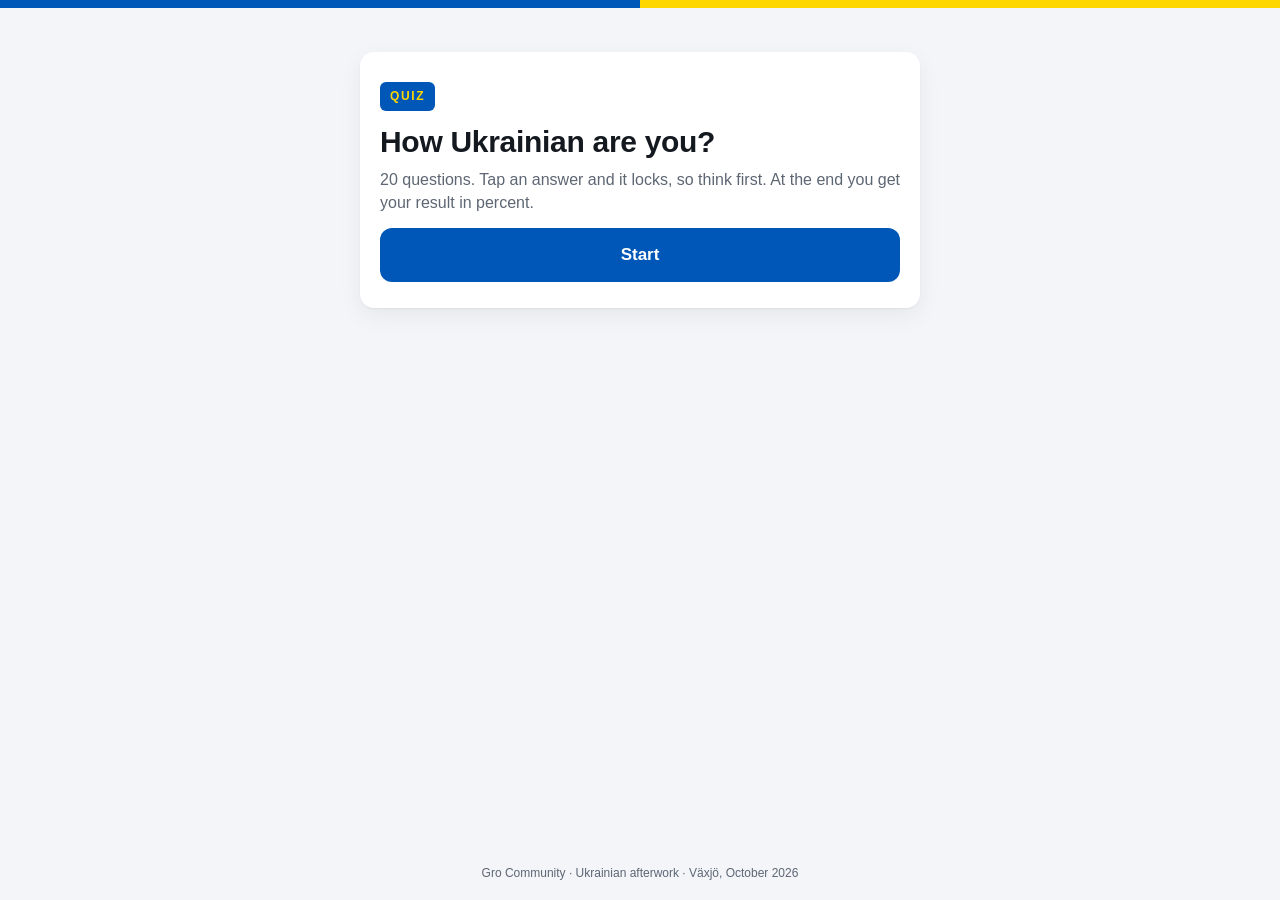
==== ukraine-quiz/index.html @ afc9ddff "Move quiz to /ukraine-quiz for a GitHub Pages user site, root redirect, no Jekyll Co-Authored-By: Cl" ====
<!doctype html>
<html lang="en">
<head>
<meta charset="utf-8">
<meta name="viewport" content="width=device-width, initial-scale=1">
<title>How Ukrainian are you?</title>
<meta name="description" content="A 20-question quiz about Ukraine. Pick an answer, see if you were right, find out how Ukrainian you are.">
<style>
  /* Layout: one centred card column, flag bands top and bottom, phone first. */
  :root {
    --blue: #0057B7;
    --blue-dark: #00458f;
    --blue-text: #0057B7;
    --yellow: #FFD700;
    --ink: #14181f;
    --muted: #5d6673;
    --paper: #ffffff;
    --paper-hover: #f6f9fe;
    --bg: #f3f5f9;
    --line: #dde2ea;
    --ok: #1f8a3b;
    --ok-bg: #e6f5ea;
    --bad: #c62828;
    --bad-bg: #fde8e8;
    --shadow: 0 1px 2px rgba(0,0,0,.05), 0 8px 24px rgba(0,0,0,.06);
    --radius: 14px;
  }
  @media (prefers-color-scheme: dark) {
    :root:not([data-theme="light"]) {
      --blue-text: #7fb3ff; --ink: #eef2f7; --muted: #9aa6b5; --paper: #1a212c; --paper-hover: #202a37;
      --bg: #10151d; --line: #2c3645; --ok: #4ccb6f; --ok-bg: #16331f; --bad: #ff7b7b; --bad-bg: #3a1c1c;
      --shadow: 0 1px 2px rgba(0,0,0,.4), 0 8px 24px rgba(0,0,0,.35); color-scheme: dark;
    }
  }
  :root[data-theme="dark"] {
    --blue-text: #7fb3ff; --ink: #eef2f7; --muted: #9aa6b5; --paper: #1a212c; --paper-hover: #202a37;
    --bg: #10151d; --line: #2c3645; --ok: #4ccb6f; --ok-bg: #16331f; --bad: #ff7b7b; --bad-bg: #3a1c1c;
    --shadow: 0 1px 2px rgba(0,0,0,.4), 0 8px 24px rgba(0,0,0,.35); color-scheme: dark;
  }
  * { box-sizing: border-box; }
  html, body { margin: 0; padding: 0; }
  body {
    background: var(--bg); color: var(--ink);
    font-family: -apple-system, BlinkMacSystemFont, "Segoe UI", Roboto, "Helvetica Neue", Arial, sans-serif;
    font-size: 16px; line-height: 1.4; -webkit-font-smoothing: antialiased;
    min-height: 100dvh; display: flex; flex-direction: column;
  }
  .flag { display: flex; height: 8px; }
  .flag span { flex: 1; }
  .flag .b { background: var(--blue); }
  .flag .y { background: var(--yellow); }
  main {
    flex: 1; width: 100%; max-width: 592px; margin: 0 auto;
    padding-block: 44px 32px;
    padding-left: max(16px, env(safe-area-inset-left, 0px));
    padding-right: max(16px, env(safe-area-inset-right, 0px));
  }
  .card {
    background: var(--paper); border-radius: var(--radius);
    box-shadow: var(--shadow);
    padding: 30px 20px 26px;
  }
  h1 { font-size: 30px; line-height: 1.15; margin: 0 0 10px; letter-spacing: -.01em; text-wrap: balance; }
  h2 { font-size: 22px; line-height: 1.25; margin: 0 0 18px; text-wrap: balance; }
  p { margin: 0 0 14px; }
  .muted { color: var(--muted); }
  .tag {
    display: inline-block; background: var(--blue); color: var(--yellow);
    font-weight: 800; font-size: 12px; letter-spacing: .14em; text-transform: uppercase;
    padding: 6px 10px; border-radius: 6px; margin-bottom: 14px;
  }
  .btn {
    display: block; width: 100%; border: 0; cursor: pointer;
    font: inherit; font-weight: 700; font-size: 17px;
    padding: 15px 18px; border-radius: 12px;
    background: var(--blue); color: #fff;
    transition: background .15s, transform .05s;
  }
  .btn:hover { background: var(--blue-dark); }
  .btn:active { transform: translateY(1px); }
  .btn:focus-visible, .opt:focus-visible { outline: 3px solid var(--yellow); outline-offset: 2px; }
  .btn.secondary { background: transparent; color: var(--blue-text); border: 2px solid var(--blue-text); }
  .btn.secondary:hover { background: var(--paper-hover); }
  .btn + .btn { margin-top: 10px; }

  .progress { display: flex; align-items: center; justify-content: space-between; margin-bottom: 14px; font-size: 14px; color: var(--muted); font-weight: 600; font-variant-numeric: tabular-nums; }
  .bar { height: 6px; background: var(--line); border-radius: 3px; overflow: hidden; margin-bottom: 20px; }
  .bar > div { height: 100%; background: var(--yellow); width: 0; transition: width .3s; }

  .opts { display: flex; flex-direction: column; gap: 10px; margin-bottom: 18px; }
  .opt {
    text-align: left; width: 100%; border: 2px solid var(--line); background: var(--paper);
    font: inherit; font-size: 17px; color: var(--ink);
    padding: 14px 16px; border-radius: 12px; cursor: pointer;
    display: flex; align-items: center; gap: 12px;
    transition: border-color .15s, background .15s;
  }
  .opt > span:last-child { min-width: 0; }
  .opt:hover:not(:disabled) { border-color: var(--blue-text); background: var(--paper-hover); }
  .opt:disabled { cursor: default; }
  .opt .mark {
    flex: 0 0 26px; height: 26px; border-radius: 50%;
    border: 2px solid var(--line); display: flex; align-items: center; justify-content: center;
    font-size: 14px; font-weight: 800; color: transparent;
  }
  .opt.correct { border-color: var(--ok); background: var(--ok-bg); }
  .opt.correct .mark { border-color: var(--ok); background: var(--ok); color: #fff; }
  .opt.wrong { border-color: var(--bad); background: var(--bad-bg); }
  .opt.wrong .mark { border-color: var(--bad); background: var(--bad); color: #fff; }
  .opt.dim { opacity: .55; }

  .nav { display: flex; gap: 10px; align-items: center; }
  .nav .btn { margin: 0; }
  .nav .btn.small { width: auto; flex: 0 0 auto; padding: 13px 16px; font-size: 15px; }
  .nav .hint { margin: 0; font-size: 13px; }
  .verdict { font-weight: 800; font-size: 18px; margin: 0 0 6px; }
  .verdict.ok { color: var(--ok); }
  .verdict.bad { color: var(--bad); }
  .note { border-left: 4px solid var(--yellow); padding: 2px 0 2px 12px; margin: 0 0 18px; color: var(--ink); }

  .score { text-align: center; }
  .count { font-size: 18px; color: var(--muted); margin: 8px 0 18px; font-variant-numeric: tabular-nums; }
  .tier { font-size: 22px; font-weight: 800; margin: 0 0 22px; }
  .ring { width: 160px; height: 160px; max-width: 100%; margin: 0 auto 16px; display: block; }
  .ring .track { stroke: var(--line); }
  .ring .arc { stroke: var(--yellow); }
  .ring text { fill: var(--blue-text); font-family: inherit; }
  footer {
    text-align: center; font-size: 12px; color: var(--muted);
    padding-block: 10px 18px;
    padding-left: max(16px, env(safe-area-inset-left, 0px));
    padding-right: max(16px, env(safe-area-inset-right, 0px));
  }
  @media (prefers-reduced-motion: reduce) { .bar > div, .btn, .opt { transition: none; } }
  @media (max-width: 380px) { h1 { font-size: 26px; } }
</style>
</head>
<body>
<div class="flag"><span class="b"></span><span class="y"></span></div>
<main id="app" aria-live="polite"></main>
<footer>Gro Community · Ukrainian afterwork · Växjö, October 2026</footer>

<script>
const QUESTIONS = [
  { q: "What is Ukraine's currency?",
    options: ["Lev", "Zloty", "Hryvnia", "Lari"], answer: 2,
    note: "The hryvnia, ₴. Named after a unit of weight used in Kyivan Rus a thousand years ago." },
  { q: "What is a vyshyvanka?",
    options: ["A soup", "A dance", "A fur hat", "An embroidered shirt"], answer: 3,
    note: "The embroidered shirt. Every region has its own pattern, and there is a Vyshyvanka Day every May." },
  { q: "When was Ukraine's capital, Kyiv, founded?",
    options: ["330", "482", "988", "1240"], answer: 1,
    note: "Officially 482, so Kyiv celebrated its 1,500th birthday in 1982." },
  { q: "True or false: Swedes founded a village in Ukraine in 1782, and a few people there still speak old Swedish.",
    options: ["True", "False"], answer: 0,
    note: "Gammalsvenskby in Kherson oblast, founded by Swedes from the island of Dagö. A handful of elderly villagers still speak the old dialect." },
  { q: "True or false: The last time a large Swedish army visited Ukraine, in 1709, it went well for Sweden.",
    options: ["True", "False"], answer: 1,
    note: "Battle of Poltava, 8 July 1709. Karl XII and Hetman Ivan Mazepa fought side by side and lost to Peter the Great." },
  { q: "You are invited to a Ukrainian home and bring flowers. How many?",
    options: ["10", "12", "11"], answer: 2,
    note: "Always an odd number. Even numbers are for funerals, so florists sell 11, 25 or 51 roses, never a dozen." },
  { q: "What is “Budmo”?",
    options: ["A greeting", "A swear word", "A dessert", "A toast, like skål"], answer: 3,
    note: "It means “let us be”." },
  { q: "True or false: Ukrainians smile at strangers on the street to be polite.",
    options: ["True", "False"], answer: 1,
    note: "Smiles are for people they know. Not rudeness, just honesty." },
  { q: "True or false: In Ukraine, “How are you?” is a polite greeting that expects no real answer.",
    options: ["True", "False"], answer: 1,
    note: "It is a real question. Ask it and you will get an answer, possibly a long one." },
  { q: "“Normalno” means:",
    options: ["Fine", "Great", "Could be better", "All of the above"], answer: 3,
    note: "Context required." },
  { q: "How many dishes are on the table on Ukrainian Christmas Eve?",
    options: ["3", "7", "12", "24"], answer: 2,
    note: "Twelve meatless dishes on Sviat Vechir, one per apostle, starting when the first star appears." },
  { q: "When is Christmas in Ukraine?",
    options: ["7 January", "25 December", "Whenever grandmother says"], answer: 2,
    note: "Officially 25 December since 2023, formerly 7 January. In practice, grandmother decides." },
  { q: "True or false: Whistling indoors means you will lose money.",
    options: ["True", "False"], answer: 0,
    note: "Whistle indoors and you whistle your money away." },
  { q: "Before leaving on a journey, Ukrainians traditionally…",
    options: ["Eat a varenyk", "Sit down in silence for a moment", "Turn around three times"], answer: 1,
    note: "A moment of silence before the road. Even if the taxi is honking." },
  { q: "Before 2022, how much of the world's sunflower oil exports came from Ukraine?",
    options: ["About 5%", "About 15%", "Nearly half"], answer: 2,
    note: "Ukraine was the world's largest sunflower oil exporter, with close to half of all exports in 2021. The sunflower is the national flower." },
  { q: "Ukraine declared independence from the Soviet Union in…",
    options: ["1989", "1991", "1994", "2004"], answer: 1,
    note: "24 August 1991, confirmed by a referendum in December where 92% voted yes." },
  { q: "Which footballer won the Ballon d'Or in 2004?",
    options: ["Andriy Shevchenko", "Zlatan Ibrahimović", "Ronaldinho", "Thierry Henry"], answer: 0,
    note: "Andriy Shevchenko, AC Milan. Ronaldinho won the year after." },
  { q: "Pole vaulter Serhiy Bubka broke the world record how many times?",
    options: ["3", "12", "35"], answer: 2,
    note: "18 outdoor and 17 indoor records, often by a single centimetre, because his sponsor paid a bonus per record." },
  { q: "How many Ukrainians think it is fine to split the bill on a first date?",
    options: ["5%", "18%", "50%", "75%"], answer: 1,
    note: "Rating Group survey, 2021, 1,500 people: 18% accept a shared bill, 25% among women. 79% say the man should pay." },
  { q: "Which word became a wartime password because russians can not say it?",
    options: ["Borsch", "Varenyky", "Kyiv", "Palyanytsya"], answer: 3,
    note: "A hearth-baked bread. The Ukrainian “и” sound gives russians away, so it became a checkpoint test in 2022. Try saying it: pa-lya-NY-tsya." },
];

const TIERS = [
  { min: 18, label: "Honorary Ukrainian. Budmo!" },
  { min: 14, label: "You have clearly eaten varenyky before." },
  { min: 8,  label: "Promising. More borsch needed." },
  { min: 0,  label: "Welcome to Ukraine. Start with the salo." },
];

const app = document.getElementById("app");
let state, screen = { kind: "start" };

function reset() { state = { answers: Array(QUESTIONS.length).fill(null) }; renderStart(); }
function correctCount() { return state.answers.filter((a, k) => a !== null && a === QUESTIONS[k].answer).length; }
function firstUnanswered() { const k = state.answers.indexOf(null); return k === -1 ? QUESTIONS.length : k; }

function el(html) { const t = document.createElement("template"); t.innerHTML = html.trim(); return t.content.firstElementChild; }

function renderStart() {
  screen = { kind: "start" };
  app.innerHTML = "";
  const card = el(`
    <section class="card">
      <span class="tag">Quiz</span>
      <h1>How Ukrainian are you?</h1>
      <p class="muted">${QUESTIONS.length} questions. Tap an answer and it locks, so think first. At the end you get your result in percent.</p>
      <button class="btn" id="start">Start</button>
    </section>`);
  card.querySelector("#start").addEventListener("click", () => renderQuestion(0));
  app.appendChild(card);
}

function renderQuestion(n) {
  const q = QUESTIONS[n], picked = state.answers[n], answered = picked !== null;
  const reviewing = answered && n < firstUnanswered() - 1 || (answered && firstUnanswered() === QUESTIONS.length);
  screen = { kind: "question", n };
  app.innerHTML = "";
  const card = el(`
    <section class="card">
      <div class="progress"><span>Question ${n + 1} of ${QUESTIONS.length}${reviewing ? " · answered" : ""}</span><span>${correctCount()} correct</span></div>
      <div class="bar"><div style="width:${(n / QUESTIONS.length) * 100}%"></div></div>
      <h2>${q.q}</h2>
      <div class="opts" role="group" aria-label="Answers"></div>
      <div id="feedback"></div>
      <div class="nav" id="nav"></div>
    </section>`);
  const opts = card.querySelector(".opts");
  q.options.forEach((text, idx) => {
    const b = el(`<button class="opt" data-idx="${idx}"><span class="mark" aria-hidden="true">✓</span><span>${text}</span></button>`);
    b.addEventListener("click", () => pick(n, idx, card));
    opts.appendChild(b);
  });
  app.appendChild(card);
  if (answered) showLocked(n, card); else renderNav(n, card);
  window.scrollTo({ top: 0 });
}

function pick(n, idx, card) {
  if (state.answers[n] !== null) return;
  state.answers[n] = idx;
  showLocked(n, card);
  const next = card.querySelector("#next");
  if (next) next.focus();
}

function showLocked(n, card) {
  const q = QUESTIONS[n], picked = state.answers[n], ok = picked === q.answer;
  card.querySelectorAll(".opt").forEach(b => {
    const i = Number(b.dataset.idx);
    b.disabled = true;
    if (i === q.answer) { b.classList.add("correct"); b.querySelector(".mark").textContent = "✓"; }
    else if (i === picked) { b.classList.add("wrong"); b.querySelector(".mark").textContent = "✕"; }
    else b.classList.add("dim");
  });
  card.querySelector(".progress span:last-child").textContent = `${correctCount()} correct`;
  card.querySelector("#feedback").innerHTML = `
    <p class="verdict ${ok ? "ok" : "bad"}">${ok ? "Correct!" : "Not quite."}</p>
    <p class="note">${q.note}</p>`;
  renderNav(n, card);
}

function renderNav(n, card) {
  const nav = card.querySelector("#nav");
  const answered = state.answers[n] !== null;
  const last = n === QUESTIONS.length - 1;
  nav.innerHTML = "";
  if (n > 0) {
    const back = el(`<button class="btn secondary small" id="back" aria-label="Back to previous question">← Back</button>`);
    back.addEventListener("click", () => renderQuestion(n - 1));
    nav.appendChild(back);
  }
  if (answered) {
    const next = el(`<button class="btn" id="next">${last ? "See my result" : "Next"}</button>`);
    next.addEventListener("click", () => { if (last) renderResult(); else renderQuestion(n + 1); });
    nav.appendChild(next);
  } else if (n > 0) {
    nav.appendChild(el(`<p class="muted hint">Earlier answers can be viewed but not changed.</p>`));
  }
}

function renderResult() {
  const total = QUESTIONS.length, c = correctCount();
  const pct = Math.round((c / total) * 100);
  const tier = TIERS.find(t => c >= t.min).label;
  const r = 70, circ = 2 * Math.PI * r, dash = circ * (c / total);
  screen = { kind: "result" };
  app.innerHTML = "";
  const card = el(`
    <section class="card score">
      <span class="tag">Result</span>
      <svg class="ring" viewBox="0 0 160 160" aria-hidden="true">
        <circle class="track" cx="80" cy="80" r="${r}" fill="none" stroke-width="14"/>
        <circle class="arc" cx="80" cy="80" r="${r}" fill="none" stroke-width="14" stroke-linecap="round"
          stroke-dasharray="${dash} ${circ}" transform="rotate(-90 80 80)"/>
        <text x="80" y="92" text-anchor="middle" font-size="40" font-weight="900">${pct}<tspan font-size="20">%</tspan></text>
      </svg>
      <h1>You are ${pct}% Ukrainian</h1>
      <p class="count">${c} of ${total} correct</p>
      <p class="tier">${tier}</p>
      <button class="btn" id="again">Start over</button>
      <button class="btn secondary" id="review">Review my answers</button>
    </section>`);
  card.querySelector("#again").addEventListener("click", reset);
  card.querySelector("#review").addEventListener("click", () => renderQuestion(0));
  app.appendChild(card);
  window.scrollTo({ top: 0 });
}

function boot(data) {
  const a = data && data.answers;
  if (Array.isArray(a) && a.length === QUESTIONS.length) {
    state = { answers: a };
    if (data.screen === "result") renderResult();
    else if (data.screen === "question" && Number.isInteger(data.n)) renderQuestion(Math.min(data.n, QUESTIONS.length - 1));
    else renderStart();
  } else reset();
}
window.claude?.hot?.snapshot?.(() => ({ answers: state.answers, screen: screen.kind, n: screen.n }));
window.claude?.hot?.ready ? window.claude.hot.ready(boot) : boot(window.claude?.hot?.data ?? {});
</script>
</body>
</html>
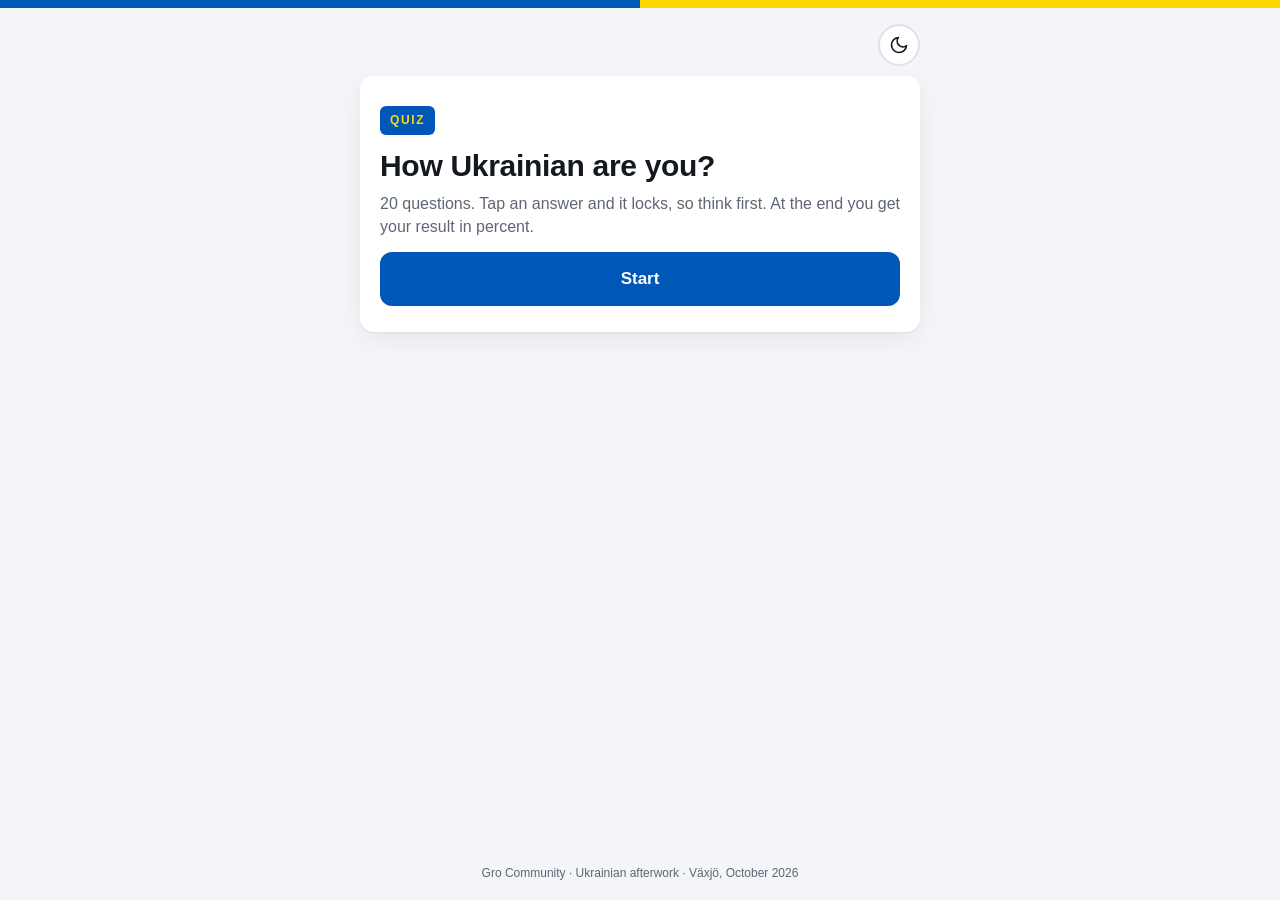
==== commit 4b748adb: "Ukraine quiz: light/dark toggle Co-Authored-By: Claude Fable 5.1 <noreply@anthropic.com>" ====
--- a/ukraine-quiz/index.html
+++ b/ukraine-quiz/index.html
@@ -4,6 +4,7 @@
 <meta charset="utf-8">
 <meta name="viewport" content="width=device-width, initial-scale=1">
 <title>How Ukrainian are you?</title>
+<script>try{if(localStorage.getItem("theme")==="dark")document.documentElement.dataset.theme="dark";}catch(e){}</script>
 <meta name="description" content="A 20-question quiz about Ukraine. Pick an answer, see if you were right, find out how Ukrainian you are.">
 <style>
   /* Layout: one centred card column, flag bands top and bottom, phone first. */
@@ -25,13 +26,6 @@
     --shadow: 0 1px 2px rgba(0,0,0,.05), 0 8px 24px rgba(0,0,0,.06);
     --radius: 14px;
   }
-  @media (prefers-color-scheme: dark) {
-    :root:not([data-theme="light"]) {
-      --blue-text: #7fb3ff; --ink: #eef2f7; --muted: #9aa6b5; --paper: #1a212c; --paper-hover: #202a37;
-      --bg: #10151d; --line: #2c3645; --ok: #4ccb6f; --ok-bg: #16331f; --bad: #ff7b7b; --bad-bg: #3a1c1c;
-      --shadow: 0 1px 2px rgba(0,0,0,.4), 0 8px 24px rgba(0,0,0,.35); color-scheme: dark;
-    }
-  }
   :root[data-theme="dark"] {
     --blue-text: #7fb3ff; --ink: #eef2f7; --muted: #9aa6b5; --paper: #1a212c; --paper-hover: #202a37;
     --bg: #10151d; --line: #2c3645; --ok: #4ccb6f; --ok-bg: #16331f; --bad: #ff7b7b; --bad-bg: #3a1c1c;
@@ -51,10 +45,23 @@
   .flag .y { background: var(--yellow); }
   main {
     flex: 1; width: 100%; max-width: 592px; margin: 0 auto;
-    padding-block: 44px 32px;
+    padding-block: 16px 32px;
     padding-left: max(16px, env(safe-area-inset-left, 0px));
     padding-right: max(16px, env(safe-area-inset-right, 0px));
   }
+  .topbar { display: flex; justify-content: flex-end; margin-bottom: 10px; }
+  .theme {
+    width: 42px; height: 42px; border-radius: 50%; cursor: pointer;
+    border: 2px solid var(--line); background: var(--paper); color: var(--ink);
+    display: flex; align-items: center; justify-content: center; padding: 0;
+    transition: border-color .15s, background .15s;
+  }
+  .theme:hover { border-color: var(--blue-text); background: var(--paper-hover); }
+  .theme:focus-visible { outline: 3px solid var(--yellow); outline-offset: 2px; }
+  .theme svg { width: 20px; height: 20px; display: block; }
+  .theme .sun { display: none; }
+  :root[data-theme="dark"] .theme .sun { display: block; }
+  :root[data-theme="dark"] .theme .moon { display: none; }
   .card {
     background: var(--paper); border-radius: var(--radius);
     box-shadow: var(--shadow);
@@ -137,7 +144,15 @@
 </head>
 <body>
 <div class="flag"><span class="b"></span><span class="y"></span></div>
-<main id="app" aria-live="polite"></main>
+<main>
+  <div class="topbar">
+    <button class="theme" id="theme" type="button" aria-label="Switch to dark mode" aria-pressed="false">
+      <svg class="moon" viewBox="0 0 24 24" fill="none" stroke="currentColor" stroke-width="2" stroke-linecap="round" stroke-linejoin="round" aria-hidden="true"><path d="M21 12.8A9 9 0 1 1 11.2 3a7 7 0 0 0 9.8 9.8z"/></svg>
+      <svg class="sun" viewBox="0 0 24 24" fill="none" stroke="currentColor" stroke-width="2" stroke-linecap="round" stroke-linejoin="round" aria-hidden="true"><circle cx="12" cy="12" r="4"/><path d="M12 2v2M12 20v2M4.9 4.9l1.4 1.4M17.7 17.7l1.4 1.4M2 12h2M20 12h2M4.9 19.1l1.4-1.4M17.7 6.3l1.4-1.4"/></svg>
+    </button>
+  </div>
+  <div id="app" aria-live="polite"></div>
+</main>
 <footer>Gro Community · Ukrainian afterwork · Växjö, October 2026</footer>
 
 <script>
@@ -212,6 +227,16 @@
 ];
 
 const app = document.getElementById("app");
+const themeBtn = document.getElementById("theme");
+function applyTheme(t) {
+  const dark = t === "dark";
+  if (dark) document.documentElement.dataset.theme = "dark"; else delete document.documentElement.dataset.theme;
+  themeBtn.setAttribute("aria-pressed", String(dark));
+  themeBtn.setAttribute("aria-label", dark ? "Switch to light mode" : "Switch to dark mode");
+  try { localStorage.setItem("theme", dark ? "dark" : "light"); } catch (e) {}
+}
+themeBtn.addEventListener("click", () => applyTheme(document.documentElement.dataset.theme === "dark" ? "light" : "dark"));
+applyTheme(document.documentElement.dataset.theme === "dark" ? "dark" : "light");
 let state, screen = { kind: "start" };
 
 function reset() { state = { answers: Array(QUESTIONS.length).fill(null) }; renderStart(); }
